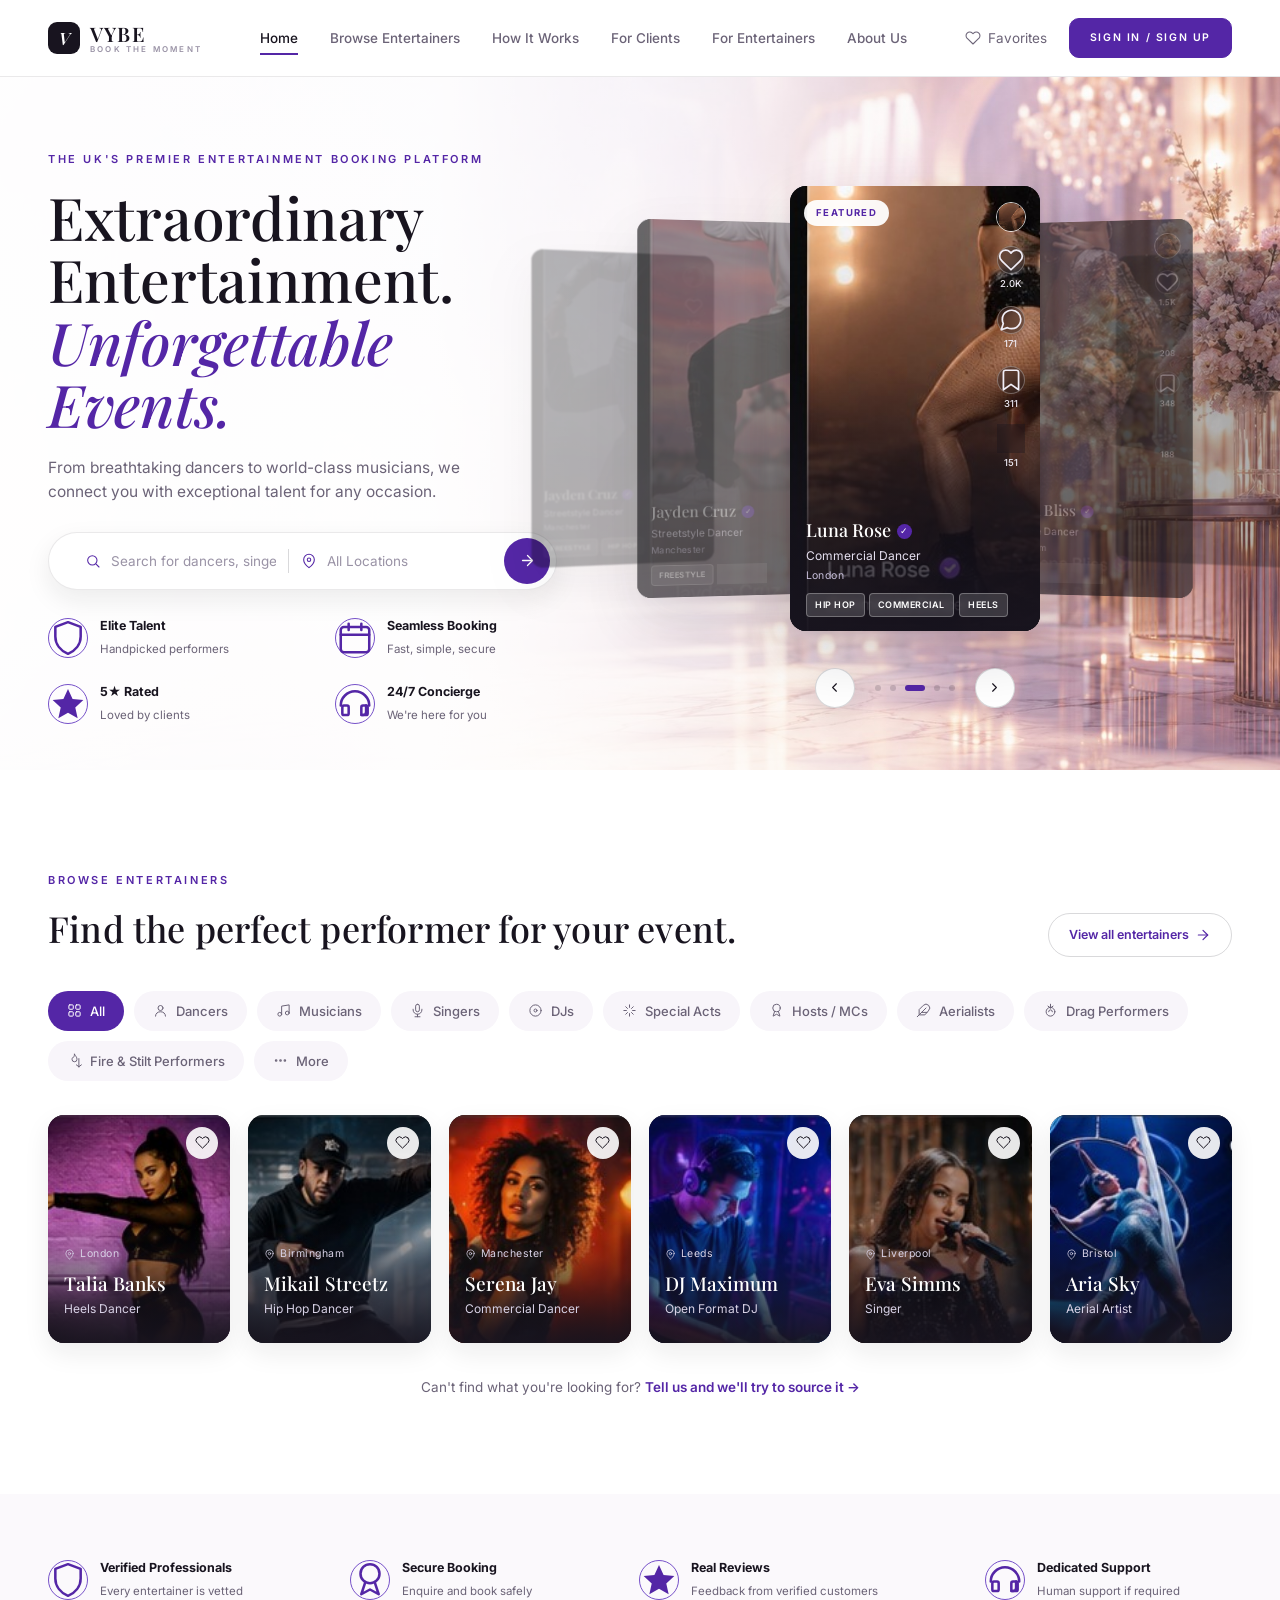
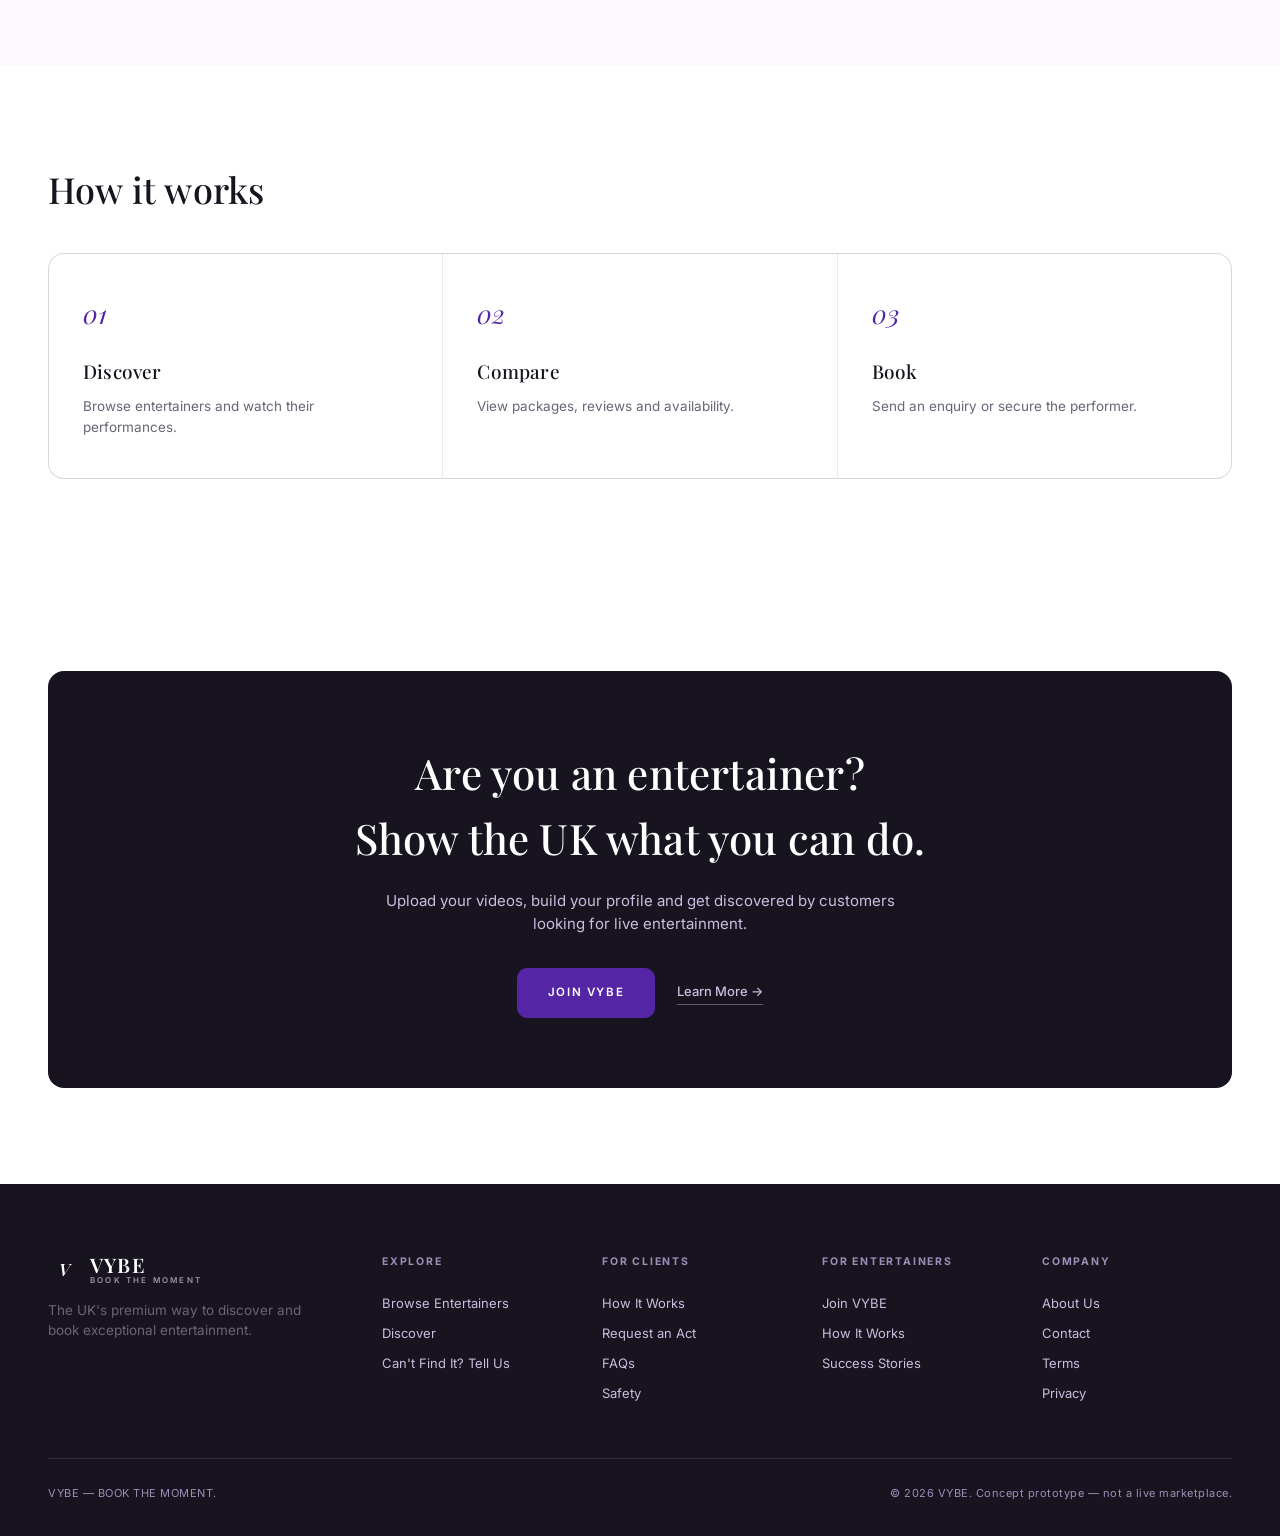
==== index.html @ 3827035c "Add files via upload" ====
<!DOCTYPE html>
<html lang="en">
<head>
<meta charset="UTF-8">
<meta name="viewport" content="width=device-width, initial-scale=1.0">
<title>VYBE — Extraordinary Entertainment. Unforgettable Events.</title>
<link rel="preconnect" href="https://fonts.googleapis.com">
<link href="https://fonts.googleapis.com/css2?family=Playfair+Display:ital,wght@0,500;0,600;0,700;1,500;1,600&family=Inter:wght@400;500;600;700;800&display=swap" rel="stylesheet">
<link rel="stylesheet" href="assets/style.css">
</head>
<body id="top">

<nav class="site-nav">
  <div class="wrap">
    <a href="index.html" class="brand">
      <span class="vmark">V</span>
      <span class="btext"><b>VYBE</b><span>BOOK THE MOMENT</span></span>
    </a>
    <div class="nav-links" id="navLinks">
      <a href="index.html" class="active">Home</a>
      <a href="#browse">Browse Entertainers</a>
      <a href="#how">How It Works</a>
      <a href="discover.html">For Clients</a>
      <a href="about.html#entertainers">For Entertainers</a>
      <a href="about.html">About Us</a>
    </div>
    <div class="nav-actions">
      <a href="favorites.html" class="fav-link">
        <span class="icon"><svg viewBox="0 0 24 24" fill="none" stroke="currentColor" stroke-width="1.6" stroke-linecap="round" stroke-linejoin="round"><path d="M20.8 4.6a5.5 5.5 0 0 0-7.8 0L12 5.6l-1-1a5.5 5.5 0 1 0-7.8 7.8l1 1L12 21l7.8-7.6 1-1a5.5 5.5 0 0 0 0-7.8Z"/></svg></span>
        <span>Favorites</span>
      </a>
      <a href="auth.html" id="authBtn" class="btn btn-grad btn-sm">Sign In / Sign Up</a>
    </div>
    <button class="burger" id="burger">☰</button>
  </div>
</nav>

<header class="hero">
  <div class="wrap hero-grid">
    <div class="hero-copy">
      <span class="eyebrow">The UK's Premier Entertainment Booking Platform</span>
      <h1 style="margin-top:16px;">Extraordinary Entertainment.<span class="grad-text">Unforgettable Events.</span></h1>
      <p class="lede">From breathtaking dancers to world-class musicians, we connect you with exceptional talent for any occasion.</p>

      <div class="search-pill">
        <div class="seg">
          <span class="ic icon"><svg viewBox="0 0 24 24" fill="none" stroke="currentColor" stroke-width="1.6" stroke-linecap="round" stroke-linejoin="round"><circle cx="11" cy="11" r="7"/><line x1="21" y1="21" x2="16.65" y2="16.65"/></svg></span>
          <input type="text" placeholder="Search for dancers, singers, DJs…">
        </div>
        <div class="divider"></div>
        <div class="seg">
          <span class="ic icon"><svg viewBox="0 0 24 24" fill="none" stroke="currentColor" stroke-width="1.6" stroke-linecap="round" stroke-linejoin="round"><path d="M20 10c0 6-8 12-8 12s-8-6-8-12a8 8 0 0 1 16 0Z"/><circle cx="12" cy="10" r="2.6"/></svg></span>
          <input type="text" placeholder="All Locations">
        </div>
        <button class="sbtn" onclick="window.location.href='discover.html'" aria-label="Search">
          <span class="icon"><svg viewBox="0 0 24 24" fill="none" stroke="currentColor" stroke-width="1.8" stroke-linecap="round" stroke-linejoin="round"><line x1="5" y1="12" x2="19" y2="12"/><polyline points="12 5 19 12 12 19"/></svg></span>
        </button>
      </div>

      <div class="trust-row">
        <div class="trust-item">
          <span class="tic icon"><svg viewBox="0 0 24 24" fill="none" stroke="currentColor" stroke-width="1.6" stroke-linecap="round" stroke-linejoin="round"><path d="M12 2 4 5v6c0 5 3.4 9 8 11 4.6-2 8-6 8-11V5Z"/></svg></span>
          <div class="tt"><b>Elite Talent</b><span>Handpicked performers</span></div>
        </div>
        <div class="trust-item">
          <span class="tic icon"><svg viewBox="0 0 24 24" fill="none" stroke="currentColor" stroke-width="1.6" stroke-linecap="round" stroke-linejoin="round"><rect x="3" y="5" width="18" height="16" rx="2"/><line x1="16" y1="3" x2="16" y2="7"/><line x1="8" y1="3" x2="8" y2="7"/><line x1="3" y1="10" x2="21" y2="10"/></svg></span>
          <div class="tt"><b>Seamless Booking</b><span>Fast, simple, secure</span></div>
        </div>
        <div class="trust-item">
          <span class="tic icon"><svg viewBox="0 0 24 24" fill="currentColor" stroke="none"><path d="M12 2.5l2.9 6.3 6.8.7-5.1 4.7 1.5 6.8L12 17.6 5.9 21l1.5-6.8-5.1-4.7 6.8-.7Z"/></svg></span>
          <div class="tt"><b>5★ Rated</b><span>Loved by clients</span></div>
        </div>
        <div class="trust-item">
          <span class="tic icon"><svg viewBox="0 0 24 24" fill="none" stroke="currentColor" stroke-width="1.6" stroke-linecap="round" stroke-linejoin="round"><path d="M3 13a9 9 0 0 1 18 0"/><path d="M19 13v4a2 2 0 0 1-2 2h-1"/><rect x="16" y="13" width="4" height="6" rx="1"/><rect x="4" y="13" width="4" height="6" rx="1"/></svg></span>
          <div class="tt"><b>24/7 Concierge</b><span>We're here for you</span></div>
        </div>
      </div>
    </div>

    <div>
      <div class="carousel-zone">
        <div class="carousel-stage" id="carouselStage"></div>
      </div>
      <div class="carousel-controls">
        <button class="cc-arrow" id="ccPrev" aria-label="Previous"><span class="icon"><svg viewBox="0 0 24 24" fill="none" stroke="currentColor" stroke-width="1.8" stroke-linecap="round" stroke-linejoin="round"><polyline points="15 18 9 12 15 6"/></svg></span></button>
        <div class="cc-dots" id="ccDots"></div>
        <button class="cc-arrow" id="ccNext" aria-label="Next"><span class="icon"><svg viewBox="0 0 24 24" fill="none" stroke="currentColor" stroke-width="1.8" stroke-linecap="round" stroke-linejoin="round"><polyline points="9 18 15 12 9 6"/></svg></span></button>
      </div>
    </div>
  </div>
</header>

<section id="browse">
  <div class="wrap">
    <div class="section-head reveal">
      <div>
        <span class="eyebrow">Browse Entertainers</span>
        <h2 style="margin-top:10px;">Find the perfect performer for your event.</h2>
      </div>
      <a href="discover.html" class="viewall">View all entertainers
        <span class="icon"><svg viewBox="0 0 24 24" fill="none" stroke="currentColor" stroke-width="1.8" stroke-linecap="round" stroke-linejoin="round"><line x1="5" y1="12" x2="19" y2="12"/><polyline points="12 5 19 12 12 19"/></svg></span>
      </a>
    </div>
    <div class="cat-pills reveal" id="catPills">
      <button class="cat-pill active" data-cat="All"><span class="icon"><svg viewBox="0 0 24 24" fill="none" stroke="currentColor" stroke-width="1.6" stroke-linecap="round" stroke-linejoin="round"><rect x="3" y="3" width="7" height="7" rx="1.4"/><rect x="14" y="3" width="7" height="7" rx="1.4"/><rect x="3" y="14" width="7" height="7" rx="1.4"/><rect x="14" y="14" width="7" height="7" rx="1.4"/></svg></span>All</button>
      <button class="cat-pill" data-cat="Dancers"><span class="icon"><svg viewBox="0 0 24 24" fill="none" stroke="currentColor" stroke-width="1.6" stroke-linecap="round" stroke-linejoin="round"><circle cx="12" cy="8" r="4"/><path d="M4 21c0-4.4 3.6-7 8-7s8 2.6 8 7"/></svg></span>Dancers</button>
      <button class="cat-pill" data-cat="Musicians"><span class="icon"><svg viewBox="0 0 24 24" fill="none" stroke="currentColor" stroke-width="1.6" stroke-linecap="round" stroke-linejoin="round"><path d="M9 18V5l12-2v13"/><circle cx="6" cy="18" r="3"/><circle cx="18" cy="16" r="3"/></svg></span>Musicians</button>
      <button class="cat-pill" data-cat="Singers"><span class="icon"><svg viewBox="0 0 24 24" fill="none" stroke="currentColor" stroke-width="1.6" stroke-linecap="round" stroke-linejoin="round"><rect x="9" y="2" width="6" height="12" rx="3"/><path d="M5 10v1a7 7 0 0 0 14 0v-1"/><line x1="12" y1="18" x2="12" y2="22"/><line x1="8" y1="22" x2="16" y2="22"/></svg></span>Singers</button>
      <button class="cat-pill" data-cat="DJs"><span class="icon"><svg viewBox="0 0 24 24" fill="none" stroke="currentColor" stroke-width="1.6" stroke-linecap="round" stroke-linejoin="round"><circle cx="12" cy="12" r="9"/><circle cx="12" cy="12" r="2.4"/></svg></span>DJs</button>
      <button class="cat-pill" data-cat="Special Acts"><span class="icon"><svg viewBox="0 0 24 24" fill="none" stroke="currentColor" stroke-width="1.6" stroke-linecap="round" stroke-linejoin="round"><path d="M12 3v4M12 17v4M3 12h4M17 12h4M6 6l2.8 2.8M15.2 15.2 18 18M18 6l-2.8 2.8M8.8 15.2 6 18"/></svg></span>Special Acts</button>
      <button class="cat-pill" data-cat="Hosts"><span class="icon"><svg viewBox="0 0 24 24" fill="none" stroke="currentColor" stroke-width="1.6" stroke-linecap="round" stroke-linejoin="round"><circle cx="12" cy="8" r="6"/><path d="M9 13.5 6.5 21l5.5-3 5.5 3-2.5-7.5"/></svg></span>Hosts / MCs</button>
      <button class="cat-pill" data-cat="Aerialists"><span class="icon"><svg viewBox="0 0 24 24" fill="none" stroke="currentColor" stroke-width="1.6" stroke-linecap="round" stroke-linejoin="round"><path d="M20.24 12.24a6 6 0 0 0-8.49-8.49L5 10.5V19h8.5z"/><line x1="16" y1="8" x2="2" y2="22"/><line x1="17.5" y1="15" x2="9" y2="15"/></svg></span>Aerialists</button>
      <button class="cat-pill" data-cat="Drag Performers"><span class="icon"><svg viewBox="0 0 24 24" fill="none" stroke="currentColor" stroke-width="1.6" stroke-linecap="round" stroke-linejoin="round"><path d="M12 2v6M8 5l4 3 4-3"/><circle cx="12" cy="14" r="7"/><path d="M9 14a3 3 0 0 1 6 0"/></svg></span>Drag Performers</button>
      <button class="cat-pill" data-cat="Fire &amp; Stilt Performers"><span class="icon"><svg viewBox="0 0 24 24" fill="none" stroke="currentColor" stroke-width="1.6" stroke-linecap="round" stroke-linejoin="round"><path d="M12 2c1.5 3 4 4.5 4 8a4 4 0 0 1-8 0c0-1.2.6-2 1.2-2.8C9.7 8 12 6 12 2Z"/><line x1="19" y1="9" x2="19" y2="22"/><line x1="19" y1="22" x2="15" y2="19"/><line x1="19" y1="22" x2="23" y2="19"/></svg></span>Fire &amp; Stilt Performers</button>
      <button class="cat-pill" data-cat="More"><span class="icon"><svg viewBox="0 0 24 24" fill="none" stroke="currentColor" stroke-width="1.8" stroke-linecap="round" stroke-linejoin="round"><circle cx="5" cy="12" r="1.2"/><circle cx="12" cy="12" r="1.2"/><circle cx="19" cy="12" r="1.2"/></svg></span>More</button>
    </div>
    <div class="ent-grid reveal" id="entGrid"></div>
    <p style="text-align:center;margin-top:34px;font-size:13.5px;color:var(--grey);">
      Can't find what you're looking for? <a href="request.html" style="color:var(--gold);font-weight:600;">Tell us and we'll try to source it →</a>
    </p>
  </div>
</section>

<section style="background:var(--page-2);padding:64px 0;">
  <div class="wrap">
    <div class="trust-row reveal" style="justify-content:space-between;">
      <div class="trust-item">
        <span class="tic icon"><svg viewBox="0 0 24 24" fill="none" stroke="currentColor" stroke-width="1.6" stroke-linecap="round" stroke-linejoin="round"><path d="M12 2 4 5v6c0 5 3.4 9 8 11 4.6-2 8-6 8-11V5Z"/></svg></span>
        <div class="tt"><b>Verified Professionals</b><span>Every entertainer is vetted</span></div>
      </div>
      <div class="trust-item">
        <span class="tic icon"><svg viewBox="0 0 24 24" fill="none" stroke="currentColor" stroke-width="1.6" stroke-linecap="round" stroke-linejoin="round"><circle cx="12" cy="8" r="6"/><path d="M9 13.5 6.5 21l5.5-3 5.5 3-2.5-7.5"/></svg></span>
        <div class="tt"><b>Secure Booking</b><span>Enquire and book safely</span></div>
      </div>
      <div class="trust-item">
        <span class="tic icon"><svg viewBox="0 0 24 24" fill="currentColor" stroke="none"><path d="M12 2.5l2.9 6.3 6.8.7-5.1 4.7 1.5 6.8L12 17.6 5.9 21l1.5-6.8-5.1-4.7 6.8-.7Z"/></svg></span>
        <div class="tt"><b>Real Reviews</b><span>Feedback from verified customers</span></div>
      </div>
      <div class="trust-item">
        <span class="tic icon"><svg viewBox="0 0 24 24" fill="none" stroke="currentColor" stroke-width="1.6" stroke-linecap="round" stroke-linejoin="round"><path d="M3 13a9 9 0 0 1 18 0"/><path d="M19 13v4a2 2 0 0 1-2 2h-1"/><rect x="16" y="13" width="4" height="6" rx="1"/><rect x="4" y="13" width="4" height="6" rx="1"/></svg></span>
        <div class="tt"><b>Dedicated Support</b><span>Human support if required</span></div>
      </div>
    </div>
  </div>
</section>

<section id="how">
  <div class="wrap">
    <div class="section-head reveal" style="margin-bottom:36px;">
      <h2>How it works</h2>
    </div>
    <div class="how-grid reveal">
      <div class="how-card"><div class="n">01</div><h3>Discover</h3><p>Browse entertainers and watch their performances.</p></div>
      <div class="how-card"><div class="n">02</div><h3>Compare</h3><p>View packages, reviews and availability.</p></div>
      <div class="how-card"><div class="n">03</div><h3>Book</h3><p>Send an enquiry or secure the performer.</p></div>
    </div>
  </div>
</section>

<section id="join">
  <div class="wrap">
    <div class="ent-cta reveal">
      <h2>Are you an entertainer?<br>Show the UK what you can do.</h2>
      <p>Upload your videos, build your profile and get discovered by customers looking for live entertainment.</p>
      <div class="ctas">
        <a href="auth.html" class="btn btn-grad">Join VYBE</a>
        <a href="about.html#entertainers" class="learn">Learn More →</a>
      </div>
    </div>
  </div>
</section>

<footer class="site-footer" id="about">
  <div class="wrap">
    <div class="footer-grid">
      <div>
        <div class="brand" style="margin-bottom:14px;">
          <span class="vmark">V</span>
          <span class="btext"><b style="color:#fff;">VYBE</b><span>BOOK THE MOMENT</span></span>
        </div>
        <p style="font-size:13.5px;color:var(--grey);max-width:260px;">The UK's premium way to discover and book exceptional entertainment.</p>
      </div>
      <div>
        <h5>Explore</h5>
        <a href="#browse">Browse Entertainers</a>
        <a href="discover.html">Discover</a>
        <a href="request.html">Can't Find It? Tell Us</a>
      </div>
      <div>
        <h5>For Clients</h5>
        <a href="#how">How It Works</a>
        <a href="request.html">Request an Act</a>
        <a href="#">FAQs</a>
        <a href="#">Safety</a>
      </div>
      <div>
        <h5>For Entertainers</h5>
        <a href="auth.html">Join VYBE</a>
        <a href="about.html#entertainers">How It Works</a>
        <a href="#">Success Stories</a>
      </div>
      <div>
        <h5>Company</h5>
        <a href="about.html">About Us</a>
        <a href="#">Contact</a>
        <a href="#">Terms</a>
        <a href="#">Privacy</a>
      </div>
    </div>
    <div class="footer-bottom">
      <span>VYBE — BOOK THE MOMENT.</span>
      <span>© 2026 VYBE. Concept prototype — not a live marketplace.</span>
    </div>
  </div>
</footer>

<script src="assets/data.js"></script>
<script src="assets/app.js"></script>
<script>
// ---------- Hero carousel ----------
const heroSet = PERFORMERS.slice(0, 5);
const n = heroSet.length;
let activeIndex = heroSet.findIndex(p => p.featured);
if(activeIndex < 0) activeIndex = Math.floor(n/2);

const stage = document.getElementById('carouselStage');
const dotsWrap = document.getElementById('ccDots');

// deterministic-but-varied placeholder engagement stats per performer
function engagement(p){
  const seed = p.id * 37;
  return {
    likes: (1.4 + (seed % 21) / 10).toFixed(1) + 'K',
    comments: 60 + (seed % 240),
    saves: 200 + (seed % 900),
    shares: 40 + (seed % 300),
  };
}

function buildCard(p, i){
  const el = document.createElement('div');
  el.className = 'vcard';
  el.dataset.idx = i;
  const liked = isFavorite(p.slug);
  const eng = engagement(p);
  el.innerHTML = `
    <img src="${p.image}" alt="${p.name}">
    <div class="veil"></div>
    ${p.featured ? '<span class="featured-badge">Featured</span>' : ''}
    <div class="side-icons">
      <div class="avatar"><img src="${p.image}" alt=""></div>
      <div class="sic ${liked ? 'liked' : ''}" data-action="like"><span class="icb">${liked ? ICONS.heartFill : ICONS.heart}</span><span>${eng.likes}</span></div>
      <div class="sic" data-action="comment"><span class="icb">${ICONS.comment}</span><span>${eng.comments}</span></div>
      <div class="sic" data-action="save"><span class="icb">${ICONS.bookmark}</span><span>${eng.saves}</span></div>
      <div class="sic" data-action="share"><span class="icb">${ICONS.share}</span><span>${eng.shares}</span></div>
    </div>
    <div class="vinfo">
      <div class="vname">${p.name} <span class="vb">✓</span></div>
      <div class="vcat">${p.category}</div>
      <div class="vcity">${p.city}</div>
      <div class="vtags">${p.tags.map(t=>`<span>${t}</span>`).join('')}</div>
    </div>
  `;
  el.querySelector('[data-action="like"]').addEventListener('click', (e)=>{
    e.stopPropagation();
    const isLiked = toggleFavorite(p.slug);
    e.currentTarget.classList.toggle('liked', isLiked);
    e.currentTarget.querySelector('.icb').innerHTML = isLiked ? ICONS.heartFill : ICONS.heart;
  });
  el.addEventListener('click', ()=>{
    const offset = getOffset(i);
    if(offset === 0){
      window.location.href = `entertainer.html?slug=${p.slug}`;
    } else {
      activeIndex = i;
      render();
    }
  });
  return el;
}

function getOffset(i){
  const half = Math.floor(n/2);
  let raw = i - activeIndex;
  raw = ((raw + half + n) % n) - half;
  return raw;
}

const positions = {
  0: {x:0, scale:1, rot:0, opacity:1, z:5, blur:0, bright:1},
  1: {x:170, scale:0.84, rot:-10, opacity:.6, z:4, blur:0.5, bright:.5},
  '-1': {x:-170, scale:0.84, rot:10, opacity:.6, z:4, blur:0.5, bright:.5},
  2: {x:290, scale:0.7, rot:-16, opacity:.32, z:3, blur:1, bright:.35},
  '-2': {x:-290, scale:0.7, rot:16, opacity:.32, z:3, blur:1, bright:.35},
};

function render(){
  stage.innerHTML = '';
  heroSet.forEach((p, i)=>{
    const card = buildCard(p, i);
    const offset = getOffset(i);
    const pos = positions[offset] || positions[offset > 0 ? 2 : -2];
    card.style.transform = `translateX(${pos.x}px) scale(${pos.scale}) rotateY(${pos.rot}deg)`;
    card.style.opacity = pos.opacity;
    card.style.zIndex = pos.z;
    card.style.filter = `brightness(${pos.bright}) blur(${pos.blur}px)`;
    stage.appendChild(card);
  });
  dotsWrap.innerHTML = heroSet.map((p,i)=>`<span class="cc-dot ${i===activeIndex?'active':''}" data-i="${i}"></span>`).join('');
  dotsWrap.querySelectorAll('.cc-dot').forEach(d=>{
    d.addEventListener('click', ()=>{ activeIndex = parseInt(d.dataset.i,10); render(); });
  });
}

document.getElementById('ccPrev').addEventListener('click', ()=>{
  activeIndex = (activeIndex - 1 + n) % n;
  render();
});
document.getElementById('ccNext').addEventListener('click', ()=>{
  activeIndex = (activeIndex + 1) % n;
  render();
});

render();

// ---------- Browse Entertainers grid ----------
const gridPerformers = PERFORMERS.slice(5); // Talia, Mikail, Serena Jay, DJ Maximum, Eva, Aria
const catMap = {
  'Dancers': ['Streetstyle Dancer','Commercial Dancer','Burlesque Dancer','Heels Dancer','Hip Hop Dancer','Belly Dancer'],
  'Musicians': [],
  'Singers': ['Singer'],
  'DJs': ['Open Format DJ'],
  'Special Acts': ['Aerial Artist'],
  'Hosts': ['MC & Host'],
  'Aerialists': ['Aerial Artist'],
  'Drag Performers': [],
  'Fire & Stilt Performers': ['Fire Performer','Stilt Walker'],
};
const entGrid = document.getElementById('entGrid');

function cardHtml(p){
  const liked = isFavorite(p.slug);
  return `<a href="entertainer.html?slug=${p.slug}" class="ent-card">
    <img src="${p.image}" alt="${p.name}">
    <div class="veil"></div>
    <button class="fav-btn ${liked?'active':''}" data-slug="${p.slug}" onclick="event.preventDefault();event.stopPropagation();const l=toggleFavorite('${p.slug}');this.classList.toggle('active',l);this.querySelector('.icon').innerHTML=l?ICONS.heartFill:ICONS.heart;"><span class="icon">${liked ? ICONS.heartFill : ICONS.heart}</span></button>
    <div class="ecinfo">
      <div class="eloc"><span class="icon">${ICONS.pin}</span>${p.city}</div>
      <div class="ename">${p.name}</div>
      <div class="ecat">${p.category}</div>
      <div class="eview">View Profile <span class="icon">${ICONS.arrow}</span></div>
    </div>
  </a>`;
}

const allUnique = PERFORMERS.filter(p => p.slug !== 'jayden-cruz-encore');

function renderGrid(cat){
  const filtered = cat === 'All' ? gridPerformers : allUnique.filter(p => (catMap[cat]||[]).includes(p.category));
  entGrid.innerHTML = filtered.slice(0,6).map(cardHtml).join('') ||
    `<p style="color:var(--grey);font-size:14px;grid-column:1/-1;">No entertainers listed in this category yet — <a href="request.html" style="color:var(--gold);font-weight:600;">tell us what you need</a> and we'll help source it, or <a href="auth.html" style="color:var(--gold);font-weight:600;">join as an entertainer</a> if this is your act.</p>`;
}

document.querySelectorAll('#catPills .cat-pill').forEach(btn=>{
  btn.addEventListener('click', ()=>{
    document.querySelectorAll('#catPills .cat-pill').forEach(b=>b.classList.remove('active'));
    btn.classList.add('active');
    renderGrid(btn.dataset.cat);
  });
});

renderGrid('All');
</script>
</body>
</html>
---- assets/style.css ----
:root{
  --page:#FFFFFF;
  --page-2:#FBF9FC;
  --page-3:#F8F5FA;
  --surface:#FFFFFF;
  --nav:#18141F;
  --ink:#18141F;
  --ink-2:#211A29;
  --grey:#6B6377;
  --grey-dim:#9A93A6;
  --gold:#5426A6;
  --gold-deep:#3E1C80;
  --gold-line:#7651C9;
  --lavender:#EEE8F8;
  --blush:#F5E6EC;
  --neutral:#F5F0EC;
  --line:rgba(24,20,31,0.09);
  --line-strong:rgba(24,20,31,0.16);
  --shadow-card:0 10px 26px rgba(24,20,31,.08);
  --shadow-lg:0 26px 60px rgba(24,20,31,.14);
  --radius:16px;
  --radius-sm:10px;
  --maxw:1560px;
  --serif:'Playfair Display', 'Times New Roman', serif;

  /* legacy aliases kept so nothing referencing older names breaks */
  --bg:var(--page);
  --bg-2:var(--page-2);
  --bg-3:var(--surface);
  --panel:var(--surface);
  --panel-2:var(--surface);
  --white:var(--ink);
  --purple:var(--gold);
  --purple-2:var(--gold-deep);
  --pink:var(--gold);
  --pink-2:var(--gold-deep);
  --grad:var(--gold);
}
*{box-sizing:border-box;margin:0;padding:0;}
html{scroll-behavior:smooth;}
body{
  font-family:'Inter',sans-serif;
  background:var(--page);
  color:var(--ink);
  line-height:1.55;
  -webkit-font-smoothing:antialiased;
  position:relative;
}
a{text-decoration:none;color:inherit;}
img{max-width:100%;display:block;}
ul{list-style:none;}
button{font-family:inherit;cursor:pointer;border:none;background:none;}
input,select{font-family:inherit;}
.wrap{max-width:var(--maxw);margin:0 auto;padding:0 48px;}
h1,h2,h3,h4{font-family:var(--serif);font-weight:500;letter-spacing:.2px;color:var(--ink);}

.icon{width:16px;height:16px;display:inline-flex;flex-shrink:0;}
.icon svg{width:100%;height:100%;display:block;}

.grad-text{font-style:italic;color:var(--gold);}
.eyebrow{
  font-size:11px;font-weight:600;letter-spacing:2.6px;text-transform:uppercase;color:var(--gold);
}

/* reveal-on-scroll */
.reveal{opacity:0;transform:translateY(26px);transition:opacity .8s cubic-bezier(.16,.7,.2,1), transform .8s cubic-bezier(.16,.7,.2,1);}
.reveal.in-view{opacity:1;transform:translateY(0);}

/* ---------- BUTTONS ---------- */
.btn{
  display:inline-flex;align-items:center;justify-content:center;gap:8px;
  padding:15px 30px;border-radius:var(--radius-sm);font-size:11.5px;font-weight:600;letter-spacing:1.6px;text-transform:uppercase;
  transition:background .25s ease, color .25s ease, border-color .25s ease;
  border:1px solid var(--gold-line);white-space:nowrap;color:var(--gold);background:transparent;
}
.btn-grad{background:var(--gold);color:#fff;border-color:var(--gold);}
.btn-grad:hover{background:var(--gold-deep);border-color:var(--gold-deep);}
.btn-line{border-color:var(--line-strong);color:var(--ink);background:transparent;}
.btn-line:hover{border-color:var(--gold);color:var(--gold);}
.btn-white{background:var(--ink);color:#fff;border-color:var(--ink);}
.btn-white:hover{background:var(--gold-deep);border-color:var(--gold-deep);}
.btn-sm{padding:11px 20px;font-size:10.5px;}
.btn-block{width:100%;}

/* ---------- NAV (white/near-white, per new luxury direction) ---------- */
.site-nav{
  position:sticky;top:0;z-index:300;
  background:#FFFFFF;
  border-bottom:1px solid var(--line);
}
.site-nav .wrap{display:flex;align-items:center;justify-content:space-between;padding:18px 48px;gap:28px;}
.brand{display:flex;align-items:center;gap:10px;}
.brand .vmark{
  width:32px;height:32px;border-radius:9px;background:var(--ink);color:#fff;
  display:flex;align-items:center;justify-content:center;font-family:var(--serif);font-style:italic;font-weight:600;font-size:17px;flex-shrink:0;
}
.brand .btext{display:flex;flex-direction:column;line-height:1.1;}
.brand .btext b{font-family:var(--serif);font-size:20px;font-weight:600;letter-spacing:1.2px;color:var(--ink);}
.brand .btext span{font-size:8px;letter-spacing:2.2px;color:var(--grey-dim);font-weight:600;}
.nav-links{display:flex;align-items:center;gap:32px;}
.nav-links a{position:relative;font-size:13.5px;color:var(--grey);font-weight:500;padding-bottom:22px;margin-bottom:-22px;transition:color .2s ease;}
.nav-links a:hover{color:var(--ink);}
.nav-links a.active{color:var(--ink);}
.nav-links a.active::after{content:"";position:absolute;left:0;right:0;bottom:16px;height:2px;background:var(--gold);}
.nav-actions{display:flex;align-items:center;gap:22px;}
.fav-link{display:flex;align-items:center;gap:7px;font-size:13.5px;color:var(--grey);}
.fav-link .icon{color:var(--grey);}
.fav-link:hover{color:var(--ink);}
.fav-link:hover .icon{color:var(--gold);}
.burger{display:none;background:none;border:none;color:var(--ink);font-size:22px;}

@media (max-width:960px){
  .nav-links{position:fixed;top:70px;left:0;right:0;background:#fff;flex-direction:column;align-items:flex-start;
    padding:24px 48px;gap:20px;transform:translateY(-140%);transition:transform .3s ease;border-bottom:1px solid var(--line);z-index:250;box-shadow:var(--shadow-card);}
  .nav-links.show{transform:translateY(0);}
  .burger{display:block;}
  .fav-link span{display:none;}
}

/* ---------- HERO ---------- */
.hero{
  position:relative;overflow:hidden;padding:68px 0 44px;
  background:
    linear-gradient(92deg, rgba(255,255,255,.98) 0%, rgba(255,255,255,.94) 34%, rgba(255,255,255,.6) 56%, rgba(255,255,255,.1) 74%),
    url('hero.jpg') center 38%/cover no-repeat,
    var(--page-2);
}
.hero-grid{display:grid;grid-template-columns:43% 57%;gap:20px;align-items:center;}
.hero-copy h1{
  font-family:var(--serif);font-size:clamp(38px,4.6vw,60px);font-weight:500;line-height:1.06;letter-spacing:-.3px;margin-bottom:20px;color:var(--ink);
}
.hero-copy h1 span{display:block;}
.hero-copy p.lede{font-size:15.5px;color:var(--grey);max-width:440px;margin-bottom:28px;font-weight:400;}

/* search bar — bright pill, icon + input segments, purple round CTA */
.search-pill{
  display:flex;align-items:center;background:#fff;border:1px solid var(--line);border-radius:100px;
  padding:6px 6px 6px 24px;gap:0;max-width:560px;margin-bottom:26px;box-shadow:var(--shadow-card);height:58px;
}
.search-pill .seg{display:flex;align-items:center;gap:10px;flex:1;min-width:0;padding:0 12px;}
.search-pill .seg .ic{color:var(--gold);flex-shrink:0;}
.search-pill input{background:none;border:none;outline:none;color:var(--ink);font-size:13.5px;width:100%;font-weight:500;}
.search-pill input::placeholder{color:var(--grey-dim);font-weight:400;}
.search-pill .divider{width:1px;height:24px;background:var(--line-strong);flex-shrink:0;}
.search-pill .sbtn{
  width:46px;height:46px;border-radius:50%;background:var(--gold);border:none;color:#fff;
  display:flex;align-items:center;justify-content:center;flex-shrink:0;transition:background .2s ease;
}
.search-pill .sbtn .icon{width:17px;height:17px;color:#fff;}
.search-pill .sbtn:hover{background:var(--gold-deep);}
@media (max-width:680px){.search-pill{flex-wrap:wrap;height:auto;padding:14px;border-radius:22px;}.search-pill .divider{display:none;}.search-pill .seg{padding:8px 4px;}.search-pill .sbtn{width:100%;border-radius:12px;margin-top:6px;}}

/* trust row — thin-line purple icon circles */
.trust-row{display:flex;gap:0;flex-wrap:wrap;}
.trust-item{display:flex;align-items:center;gap:12px;padding-right:26px;margin-right:26px;}
.hero-copy .trust-row{display:grid;grid-template-columns:repeat(2,auto);gap:22px 46px;}
.hero-copy .trust-item{padding-right:0;margin-right:0;}
.trust-item .tic{
  display:flex;width:40px;height:40px;border-radius:50%;border:1px solid var(--gold-line);color:var(--gold);
  align-items:center;justify-content:center;flex-shrink:0;
}
.trust-item .tic .icon{width:17px;height:17px;}
.trust-item .tt b{display:block;font-size:12.5px;font-weight:700;color:var(--ink);}
.trust-item .tt span{font-size:11.5px;color:var(--grey);}

/* ---------- HERO CAROUSEL ---------- */
.carousel-zone{position:relative;height:490px;perspective:1400px;}
.carousel-stage{
  position:relative;width:100%;height:100%;display:flex;align-items:center;justify-content:center;
  transform-style:preserve-3d;
}
.vcard{
  position:absolute;top:50%;left:50%;margin:-222.5px 0 0 -125px;
  width:250px;height:445px;border-radius:var(--radius);overflow:hidden;
  background:var(--ink);cursor:pointer;
  transition:transform .6s cubic-bezier(.16,.7,.2,1), opacity .6s ease, filter .6s ease, z-index 0s;
  box-shadow:var(--shadow-lg);
}
.vcard img{position:absolute;inset:0;width:100%;height:100%;object-fit:cover;filter:saturate(.96) contrast(1.02);}
.vcard .veil{position:absolute;inset:0;background:linear-gradient(180deg,rgba(24,20,31,0) 40%,rgba(24,20,31,.55) 68%,rgba(24,20,31,.94) 100%);}
.vcard .featured-badge{
  position:absolute;top:14px;left:14px;background:rgba(255,255,255,.94);
  padding:6px 12px;border-radius:20px;font-size:9.5px;letter-spacing:1.4px;text-transform:uppercase;font-weight:700;color:var(--gold);z-index:3;
}
.vcard .side-icons{position:absolute;top:16px;right:14px;display:flex;flex-direction:column;align-items:center;gap:14px;z-index:3;}
.vcard .side-icons .avatar{
  width:30px;height:30px;border-radius:50%;overflow:hidden;border:1.5px solid rgba(255,255,255,0.85);
}
.vcard .side-icons .avatar img{position:static;width:100%;height:100%;object-fit:cover;}
.vcard .sic{display:flex;flex-direction:column;align-items:center;gap:3px;color:#fff;transition:transform .15s ease;}
.vcard .sic .icb{
  width:28px;height:28px;border-radius:50%;background:rgba(24,20,31,.35);border:1px solid rgba(255,255,255,.3);backdrop-filter:blur(4px);
  display:flex;align-items:center;justify-content:center;
}
.vcard .sic .icb .icon{width:14px;height:14px;}
.vcard .sic span{font-size:9.5px;font-weight:500;color:#f1eef7;}
.vcard .sic.liked .icb{background:var(--gold);border-color:var(--gold);}
.vcard .sic:hover{transform:scale(1.06);}
.vcard .vinfo{position:absolute;left:16px;right:16px;bottom:14px;z-index:3;}
.vcard .vinfo .vname{display:flex;align-items:center;gap:6px;font-family:var(--serif);font-size:18px;font-weight:500;margin-bottom:2px;color:#fff;}
.vcard .vinfo .vname .vb{
  width:15px;height:15px;border-radius:50%;background:var(--gold);color:#fff;display:flex;align-items:center;justify-content:center;font-size:9px;flex-shrink:0;
}
.vcard .vinfo .vcat{font-size:12px;color:#e6e0f0;margin-bottom:2px;}
.vcard .vinfo .vcity{font-size:10.5px;letter-spacing:.4px;color:#c9c0dc;margin-bottom:9px;}
.vcard .vtags{display:flex;gap:5px;flex-wrap:wrap;}
.vcard .vtags span{
  font-size:9px;letter-spacing:.5px;text-transform:uppercase;border-radius:4px;padding:4px 8px;color:#fff;
  background:rgba(255,255,255,.16);border:1px solid rgba(255,255,255,.28);font-weight:600;backdrop-filter:blur(3px);
}
.carousel-controls{display:flex;align-items:center;justify-content:center;gap:20px;margin-top:14px;}
.cc-arrow{
  width:40px;height:40px;border-radius:50%;border:1px solid var(--line-strong);background:var(--surface);color:var(--ink);
  display:flex;align-items:center;justify-content:center;transition:border-color .2s ease, color .2s ease;box-shadow:var(--shadow-card);
}
.cc-arrow .icon{width:15px;height:15px;}
.cc-arrow:hover{border-color:var(--gold);color:var(--gold);}
.cc-dots{display:flex;gap:9px;}
.cc-dot{width:6px;height:6px;border-radius:50%;background:var(--line-strong);transition:all .25s ease;}
.cc-dot.active{background:var(--gold);width:20px;border-radius:3px;}

@media (max-width:1180px){
  .hero{background:linear-gradient(180deg, rgba(255,255,255,.98) 0%, rgba(255,255,255,.9) 55%, rgba(255,255,255,.55) 100%), url('hero.jpg') center 30%/cover no-repeat, var(--page-2);}
  .hero-grid{grid-template-columns:1fr;}
  .carousel-zone{height:490px;margin-top:20px;}
}
@media (max-width:600px){
  .carousel-zone{height:410px;}
  .vcard{width:210px;height:374px;margin:-187px 0 0 -105px;}
}

/* ---------- SECTION GENERIC ---------- */
section{padding:96px 0;}
.section-head{display:flex;justify-content:space-between;align-items:flex-end;margin-bottom:34px;flex-wrap:wrap;gap:14px;}
.section-head h2{font-family:var(--serif);font-size:clamp(26px,3vw,36px);font-weight:500;}
.section-head .viewall{display:inline-flex;align-items:center;gap:6px;font-size:12.5px;font-weight:600;color:var(--gold);border:1px solid var(--line-strong);padding:11px 20px;border-radius:100px;transition:all .2s ease;}
.section-head .viewall:hover{border-color:var(--gold);background:var(--lavender);}

/* category pills — icon + label, selected = purple fill */
.cat-pills{display:flex;gap:10px;flex-wrap:wrap;margin-bottom:34px;}
.cat-pill{
  display:inline-flex;align-items:center;gap:8px;padding:11px 18px;font-size:13px;font-weight:500;border-radius:100px;
  background:var(--page-3);color:var(--grey);transition:all .2s ease;border:1px solid transparent;
}
.cat-pill .icon{width:15px;height:15px;}
.cat-pill.active{background:var(--gold);color:#fff;}
.cat-pill:not(.active):hover{background:var(--lavender);color:var(--ink);}
@media (max-width:900px){.cat-pills{flex-wrap:nowrap;overflow-x:auto;padding-bottom:6px;scrollbar-width:none;}.cat-pills::-webkit-scrollbar{display:none;}.cat-pill{flex-shrink:0;}}

/* entertainer card — photo-fill, overlay info, bottom gradient (Airbnb/Reels hybrid) */
.ent-grid{display:grid;grid-template-columns:repeat(6,1fr);gap:18px;}
.ent-card{
  position:relative;border-radius:var(--radius);overflow:hidden;background:var(--ink);
  transition:transform .3s ease, box-shadow .3s ease;box-shadow:var(--shadow-card);display:block;aspect-ratio:4/5;
}
.ent-card:hover{transform:translateY(-4px);box-shadow:var(--shadow-lg);}
.ent-card img{position:absolute;inset:0;width:100%;height:100%;object-fit:cover;transition:transform .6s ease;filter:saturate(.96);}
.ent-card:hover img{transform:scale(1.05);}
.ent-card .veil{position:absolute;inset:0;background:linear-gradient(180deg,rgba(24,20,31,0) 46%,rgba(24,20,31,.42) 68%,rgba(24,20,31,.92) 100%);}
.ent-card .fav-btn{
  position:absolute;top:12px;right:12px;width:32px;height:32px;border-radius:50%;background:rgba(255,255,255,.9);border:none;
  display:flex;align-items:center;justify-content:center;color:var(--ink);z-index:2;transition:transform .15s ease;
}
.ent-card .fav-btn .icon{width:15px;height:15px;}
.ent-card .fav-btn.active{color:var(--gold);}
.ent-card .fav-btn.active .icon svg{fill:currentColor;}
.ent-card .fav-btn:active{transform:scale(1.2);}
.ecinfo{position:absolute;left:16px;right:16px;bottom:14px;z-index:2;color:#fff;}
.ecinfo .eloc{display:flex;align-items:center;gap:5px;font-size:10.5px;letter-spacing:.5px;color:#d8d2e6;margin-bottom:6px;}
.ecinfo .eloc .icon{width:11px;height:11px;}
.ecinfo .ename{font-family:var(--serif);font-size:19px;font-weight:500;margin-bottom:2px;}
.ecinfo .ecat{font-size:12px;color:#d8d2e6;}
.ecinfo .eview{
  display:flex;align-items:center;gap:5px;font-size:11px;font-weight:600;color:#fff;margin-top:10px;
  max-height:0;opacity:0;overflow:hidden;transition:max-height .3s ease, opacity .3s ease;
}
.ecinfo .eview .icon{width:11px;height:11px;}
.ent-card:hover .eview{max-height:20px;opacity:1;}
@media (max-width:1180px){.ent-grid{grid-template-columns:repeat(3,1fr);}}
@media (max-width:640px){.ent-grid{grid-template-columns:repeat(2,1fr);}}

/* ---------- HOW IT WORKS ---------- */
.how-grid{display:grid;grid-template-columns:repeat(3,1fr);gap:1px;background:var(--line);border:1px solid var(--line);border-radius:var(--radius);overflow:hidden;}
.how-card{padding:40px 34px;background:var(--surface);}
.how-card .n{font-family:var(--serif);font-style:italic;font-size:26px;color:var(--gold);margin-bottom:22px;}
.how-card h3{font-size:19px;margin-bottom:10px;}
.how-card p{font-size:13.5px;color:var(--grey);}
@media (max-width:860px){.how-grid{grid-template-columns:1fr;}}

/* ---------- ENTERTAINER CTA ---------- */
.ent-cta{
  padding:70px 56px;text-align:center;position:relative;overflow:hidden;
  background:var(--ink);border-radius:var(--radius);
}
.ent-cta h2{font-family:var(--serif);font-size:clamp(28px,3.6vw,42px);font-weight:500;margin-bottom:18px;color:#fff;}
.ent-cta p{color:#cabfe0;max-width:520px;margin:0 auto 32px;font-size:15px;}
.ent-cta .ctas{display:flex;gap:22px;justify-content:center;flex-wrap:wrap;align-items:center;}
.ent-cta .learn{font-size:13px;font-weight:500;color:#cabfe0;border-bottom:1px solid rgba(255,255,255,.3);padding-bottom:3px;}
.ent-cta .learn:hover{color:#fff;border-color:#fff;}

/* ---------- FOOTER ---------- */
footer.site-footer{background:var(--ink);padding:70px 0 34px;}
.footer-grid{display:grid;grid-template-columns:1.6fr repeat(4,1fr);gap:30px;margin-bottom:50px;}
.footer-grid h5{font-size:10.5px;letter-spacing:1.8px;text-transform:uppercase;color:#9b8fb8;margin-bottom:18px;}
.footer-grid a{display:block;font-size:13px;color:#c7bedd;padding:5px 0;transition:color .2s ease;}
.footer-grid a:hover{color:#fff;}
.footer-grid p{color:#a99fc2;}
.footer-bottom{display:flex;justify-content:space-between;flex-wrap:wrap;gap:12px;padding-top:26px;border-top:1px solid rgba(255,255,255,.1);font-size:11px;letter-spacing:.5px;color:#9b8fb8;}
@media (max-width:900px){.footer-grid{grid-template-columns:1fr 1fr;}}

/* ---------- PROFILE PAGE ---------- */
.profile-hero{position:relative;padding:48px 0;background:var(--page);}
.showreel-wrap{position:relative;border-radius:var(--radius);overflow:hidden;aspect-ratio:21/9;background:var(--ink);box-shadow:var(--shadow-lg);}
.showreel-wrap img{position:absolute;inset:0;width:100%;height:100%;object-fit:cover;object-position:top center;filter:saturate(.92);}
.showreel-wrap .veil{position:absolute;inset:0;background:linear-gradient(180deg,rgba(24,20,31,.05),rgba(24,20,31,.85));}
.showreel-wrap .playbig{
  position:absolute;top:50%;left:50%;transform:translate(-50%,-50%);width:76px;height:76px;border-radius:50%;
  border:2px solid rgba(255,255,255,.85);display:flex;align-items:center;justify-content:center;color:#fff;z-index:2;
}
.showreel-wrap .playbig .icon{width:22px;height:22px;margin-left:3px;}
.profile-topinfo{position:absolute;left:40px;bottom:30px;z-index:2;}
.profile-topinfo .pname{display:flex;align-items:center;gap:10px;font-family:var(--serif);font-size:clamp(26px,3vw,38px);font-weight:500;margin-bottom:6px;color:#fff;}
.profile-topinfo .pname .vb{width:19px;height:19px;border-radius:50%;background:var(--gold);color:#fff;display:flex;align-items:center;justify-content:center;font-size:10px;}
.profile-topinfo .pmeta{font-size:13px;letter-spacing:.4px;color:#e6e0f0;}
.profile-body{display:grid;grid-template-columns:1fr 340px;gap:56px;padding-top:48px;align-items:start;background:var(--page);}
.ptags{display:flex;gap:9px;flex-wrap:wrap;margin-bottom:40px;}
.ptag{border:1px solid var(--line-strong);border-radius:100px;padding:8px 16px;font-size:12px;color:var(--grey);background:var(--surface);}
.psection{margin-bottom:46px;}
.psection h3{font-size:11px;letter-spacing:2px;text-transform:uppercase;color:var(--gold);margin-bottom:16px;}
.psection p{color:var(--grey);font-size:15px;max-width:600px;font-weight:400;}
.gallery-grid{display:grid;grid-template-columns:repeat(4,1fr);gap:10px;}
.gallery-grid div{aspect-ratio:3/4;border-radius:var(--radius-sm);background:var(--surface);overflow:hidden;box-shadow:var(--shadow-card);}
.gallery-grid img{width:100%;height:100%;object-fit:cover;filter:saturate(.92);}
.avail-grid{display:grid;grid-template-columns:1fr 1fr;gap:10px;}
.avail-grid li{font-size:14px;color:var(--grey);}
.avail-grid li::before{content:"— ";color:var(--gold);font-weight:700;}
.review-card{padding:24px;border-radius:var(--radius);background:var(--page-2);box-shadow:var(--shadow-card);margin-bottom:12px;}
.review-card .stars{color:var(--gold);font-size:12px;margin-bottom:10px;letter-spacing:2px;}
.review-card p{font-family:var(--serif);font-style:italic;font-size:15.5px;color:var(--ink);margin-bottom:10px;line-height:1.5;}
.review-card .who{font-size:10.5px;letter-spacing:1px;text-transform:uppercase;color:var(--grey-dim);}
.faq-item{border-bottom:1px solid var(--line);padding:18px 0;cursor:pointer;}
.faq-item .q{display:flex;justify-content:space-between;font-size:14.5px;font-weight:500;color:var(--ink);}
.faq-item .a{font-size:13.5px;color:var(--grey);margin-top:12px;max-width:520px;display:none;}
.faq-item.open .a{display:block;}

.booking-panel{
  position:sticky;top:100px;border-radius:var(--radius);background:var(--surface);padding:30px;box-shadow:var(--shadow-lg);border:1px solid var(--line);
}
.booking-panel .bp-name{font-family:var(--serif);font-size:20px;font-weight:500;margin-bottom:2px;}
.booking-panel .bp-cat{font-size:12.5px;color:var(--grey);margin-bottom:12px;}
.booking-panel .bp-stars{font-size:12px;letter-spacing:1px;color:var(--gold);margin-bottom:16px;}
.booking-panel .bp-price-label{font-size:10.5px;text-transform:uppercase;letter-spacing:1.4px;color:var(--grey-dim);}
.booking-panel .bp-price{font-family:var(--serif);font-size:32px;font-weight:500;margin-bottom:22px;}
.bform-row{margin-bottom:13px;}
.bform-row label{display:block;font-size:10px;text-transform:uppercase;letter-spacing:1.2px;color:var(--grey-dim);margin-bottom:6px;}
.bform-row input,.bform-row select{
  width:100%;background:var(--page-2);border:1px solid var(--line-strong);border-radius:var(--radius-sm);padding:12px 13px;color:var(--ink);font-size:13.5px;outline:none;
}
.bform-row input:focus,.bform-row select:focus{border-color:var(--gold);}
.booking-panel .note{font-size:11px;letter-spacing:.4px;color:var(--grey-dim);text-align:center;margin-top:14px;}
.confirm-box{text-align:center;padding:10px 0;}
.confirm-box .ic{font-family:var(--serif);font-style:italic;font-size:30px;margin-bottom:12px;color:var(--gold);}
.confirm-box h4{margin-bottom:8px;font-family:var(--serif);font-weight:500;}
.confirm-box p{font-size:13px;color:var(--grey);}

@media (max-width:980px){.profile-body{grid-template-columns:1fr;}.booking-panel{position:static;}}

/* ---------- DISCOVER PAGE (kept cinematic/dark — full-screen video mode) ---------- */
.discover-shell{height:100vh;overflow:hidden;position:relative;background:#000;}
.discover-filters{
  position:absolute;top:20px;left:0;right:0;z-index:50;display:flex;gap:10px;justify-content:center;flex-wrap:wrap;padding:0 20px;
}
.discover-filters select{
  background:rgba(24,20,31,.6);backdrop-filter:blur(8px);border:1px solid rgba(255,255,255,.2);color:#fff;border-radius:var(--radius-sm);
  padding:9px 14px;font-size:11.5px;letter-spacing:.4px;
}
.dstage{height:100%;width:100%;position:relative;}
.dslide{position:absolute;inset:0;opacity:0;transition:opacity .5s ease;pointer-events:none;}
.dslide.active{opacity:1;pointer-events:auto;}
.dslide img{width:100%;height:100%;object-fit:cover;filter:saturate(.9);}
.dslide .veil{position:absolute;inset:0;background:linear-gradient(180deg,rgba(0,0,0,.15) 0%,rgba(0,0,0,.2) 45%,rgba(0,0,0,.92) 100%);}
.dslide .dinfo{position:absolute;left:5%;bottom:110px;right:100px;color:#fff;z-index:2;}
.dslide .dname{display:flex;align-items:center;gap:8px;font-family:var(--serif);font-size:26px;font-weight:500;margin-bottom:8px;}
.dslide .dcat{font-size:13px;color:#e0d8ee;margin-bottom:16px;}
.dslide .dctas{display:flex;gap:12px;flex-wrap:wrap;}
.dside{position:absolute;right:20px;bottom:130px;display:flex;flex-direction:column;gap:22px;align-items:center;z-index:2;color:#fff;}
.dside .dic{width:42px;height:42px;border-radius:50%;background:rgba(255,255,255,.1);border:1px solid rgba(255,255,255,.22);backdrop-filter:blur(6px);display:flex;align-items:center;justify-content:center;}
.dside .dic .icon{width:17px;height:17px;}
.dside span{font-size:10px;font-weight:500;}
.dnav{position:absolute;right:20px;top:50%;transform:translateY(-50%);display:flex;flex-direction:column;gap:14px;z-index:50;}
.dnav button{width:38px;height:38px;border-radius:50%;background:rgba(255,255,255,.08);border:1px solid rgba(255,255,255,.2);color:#fff;display:flex;align-items:center;justify-content:center;}
.dnav button .icon{width:14px;height:14px;}
.dprogress{position:absolute;left:0;top:0;display:flex;gap:4px;padding:12px 20px;width:100%;z-index:50;}
.dprogress div{flex:1;height:2px;background:rgba(255,255,255,.25);}
.dprogress div.done{background:var(--gold);}

/* ---------- AUTH PAGE ---------- */
.auth-shell{background:var(--page-2);min-height:calc(100vh - 70px);padding:64px 0;}
.auth-card{max-width:520px;margin:0 auto;background:var(--surface);border-radius:var(--radius);box-shadow:var(--shadow-lg);padding:44px 44px 36px;border:1px solid var(--line);}
.auth-card h1{font-size:clamp(24px,3vw,30px);text-align:center;margin-bottom:8px;}
.auth-card .sub{text-align:center;color:var(--grey);font-size:13.5px;margin-bottom:28px;}
.mode-toggle{display:flex;background:var(--page-3);border-radius:100px;padding:4px;margin-bottom:26px;}
.mode-toggle button{flex:1;padding:11px;border-radius:100px;font-size:12.5px;font-weight:600;color:var(--grey);transition:all .2s ease;}
.mode-toggle button.active{background:var(--ink);color:#fff;}
.role-tabs{display:flex;gap:10px;margin-bottom:24px;}
.role-tab{
  flex:1;display:flex;flex-direction:column;align-items:flex-start;gap:8px;padding:16px;border-radius:var(--radius-sm);
  border:1.5px solid var(--line-strong);background:var(--surface);text-align:left;transition:all .2s ease;
}
.role-tab .icon{width:20px;height:20px;color:var(--gold);}
.role-tab b{font-size:13px;color:var(--ink);}
.role-tab span{font-size:11px;color:var(--grey);}
.role-tab.active{border-color:var(--gold);background:var(--lavender);}
.auth-form{display:flex;flex-direction:column;gap:14px;}
.auth-form.hidden{display:none;}
.afield label{display:block;font-size:11px;text-transform:uppercase;letter-spacing:1px;color:var(--grey-dim);margin-bottom:6px;font-weight:600;}
.afield input,.afield select,.afield textarea{
  width:100%;background:var(--page-2);border:1px solid var(--line-strong);border-radius:var(--radius-sm);padding:13px 14px;color:var(--ink);font-size:13.5px;outline:none;font-family:inherit;
}
.afield input:focus,.afield select:focus,.afield textarea:focus{border-color:var(--gold);background:#fff;}
.afield textarea{resize:vertical;min-height:90px;}
.aterms{display:flex;align-items:flex-start;gap:9px;font-size:12px;color:var(--grey);}
.aterms input{width:15px;height:15px;margin-top:2px;accent-color:var(--gold);}
.auth-form .err{font-size:12px;color:#B23A48;display:none;}
.auth-form .err.show{display:block;}
.auth-switch{text-align:center;font-size:13px;color:var(--grey);margin-top:22px;}
.auth-switch a{color:var(--gold);font-weight:600;}
.auth-confirm{text-align:center;padding:20px 0;}
.auth-confirm .ic{width:52px;height:52px;border-radius:50%;background:var(--lavender);color:var(--gold);display:flex;align-items:center;justify-content:center;margin:0 auto 18px;}
.auth-confirm .ic .icon{width:24px;height:24px;}
.auth-confirm h3{font-size:22px;margin-bottom:8px;}
.auth-confirm p{color:var(--grey);font-size:14px;margin-bottom:22px;max-width:360px;margin-left:auto;margin-right:auto;}
.demo-note{font-size:11px;color:var(--grey-dim);text-align:center;margin-top:18px;background:var(--page-3);padding:10px 14px;border-radius:var(--radius-sm);}

/* ---------- ABOUT PAGE ---------- */
.about-hero{padding:80px 0 50px;background:var(--page-2);}
.about-hero .wrap{display:grid;grid-template-columns:340px 1fr;gap:56px;align-items:center;}
.about-photo{border-radius:var(--radius);overflow:hidden;box-shadow:var(--shadow-lg);aspect-ratio:3/4;}
.about-photo img{width:100%;height:100%;object-fit:cover;}
.about-hero h1{font-size:clamp(30px,4vw,46px);margin-bottom:16px;line-height:1.12;}
.about-hero .role{font-size:13px;color:var(--gold);font-weight:600;letter-spacing:.6px;margin-bottom:18px;}
.about-hero p{color:var(--grey);font-size:15.5px;max-width:540px;}
@media (max-width:820px){.about-hero .wrap{grid-template-columns:1fr;}.about-photo{max-width:280px;margin:0 auto;}}

.about-story{padding:80px 0;}
.about-story .wrap{max-width:820px;}
.about-story h2{font-size:clamp(24px,3vw,32px);margin-bottom:20px;}
.about-story p{color:var(--grey);font-size:15.5px;margin-bottom:18px;line-height:1.7;}
.about-story p:last-child{margin-bottom:0;}

.about-steps{padding:80px 0;background:var(--page-2);}
.about-steps .section-head{margin-bottom:44px;}

/* ---------- REQUEST PAGE ---------- */
.request-hero{padding:76px 0 40px;background:var(--page-2);text-align:center;}
.request-hero h1{font-size:clamp(28px,3.6vw,42px);margin-bottom:14px;}
.request-hero p{color:var(--grey);font-size:15.5px;max-width:560px;margin:0 auto;}
.request-form-wrap{padding:60px 0 90px;}
.request-form{max-width:640px;margin:0 auto;background:var(--surface);border-radius:var(--radius);box-shadow:var(--shadow-lg);padding:40px;border:1px solid var(--line);}
.request-form .row2{display:grid;grid-template-columns:1fr 1fr;gap:14px;}
@media (max-width:640px){.request-form .row2{grid-template-columns:1fr;}.request-form{padding:26px;}}
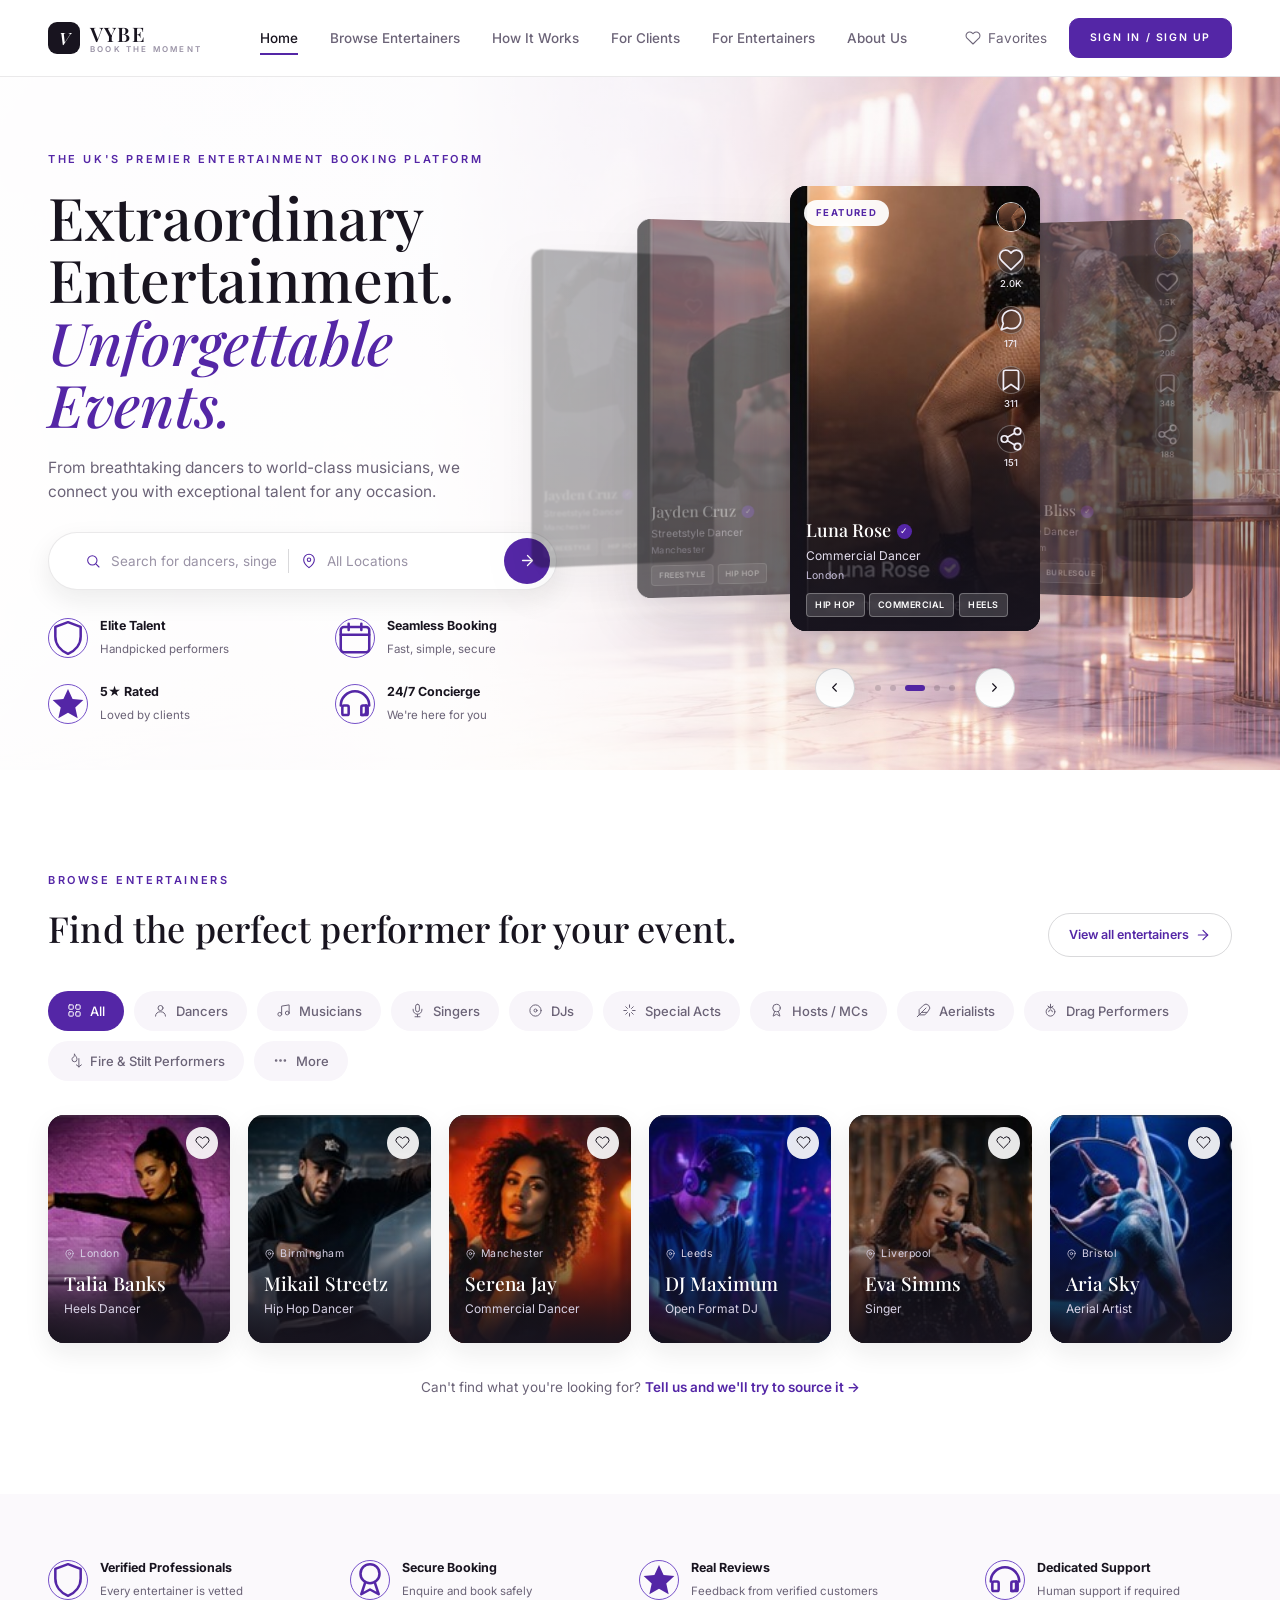
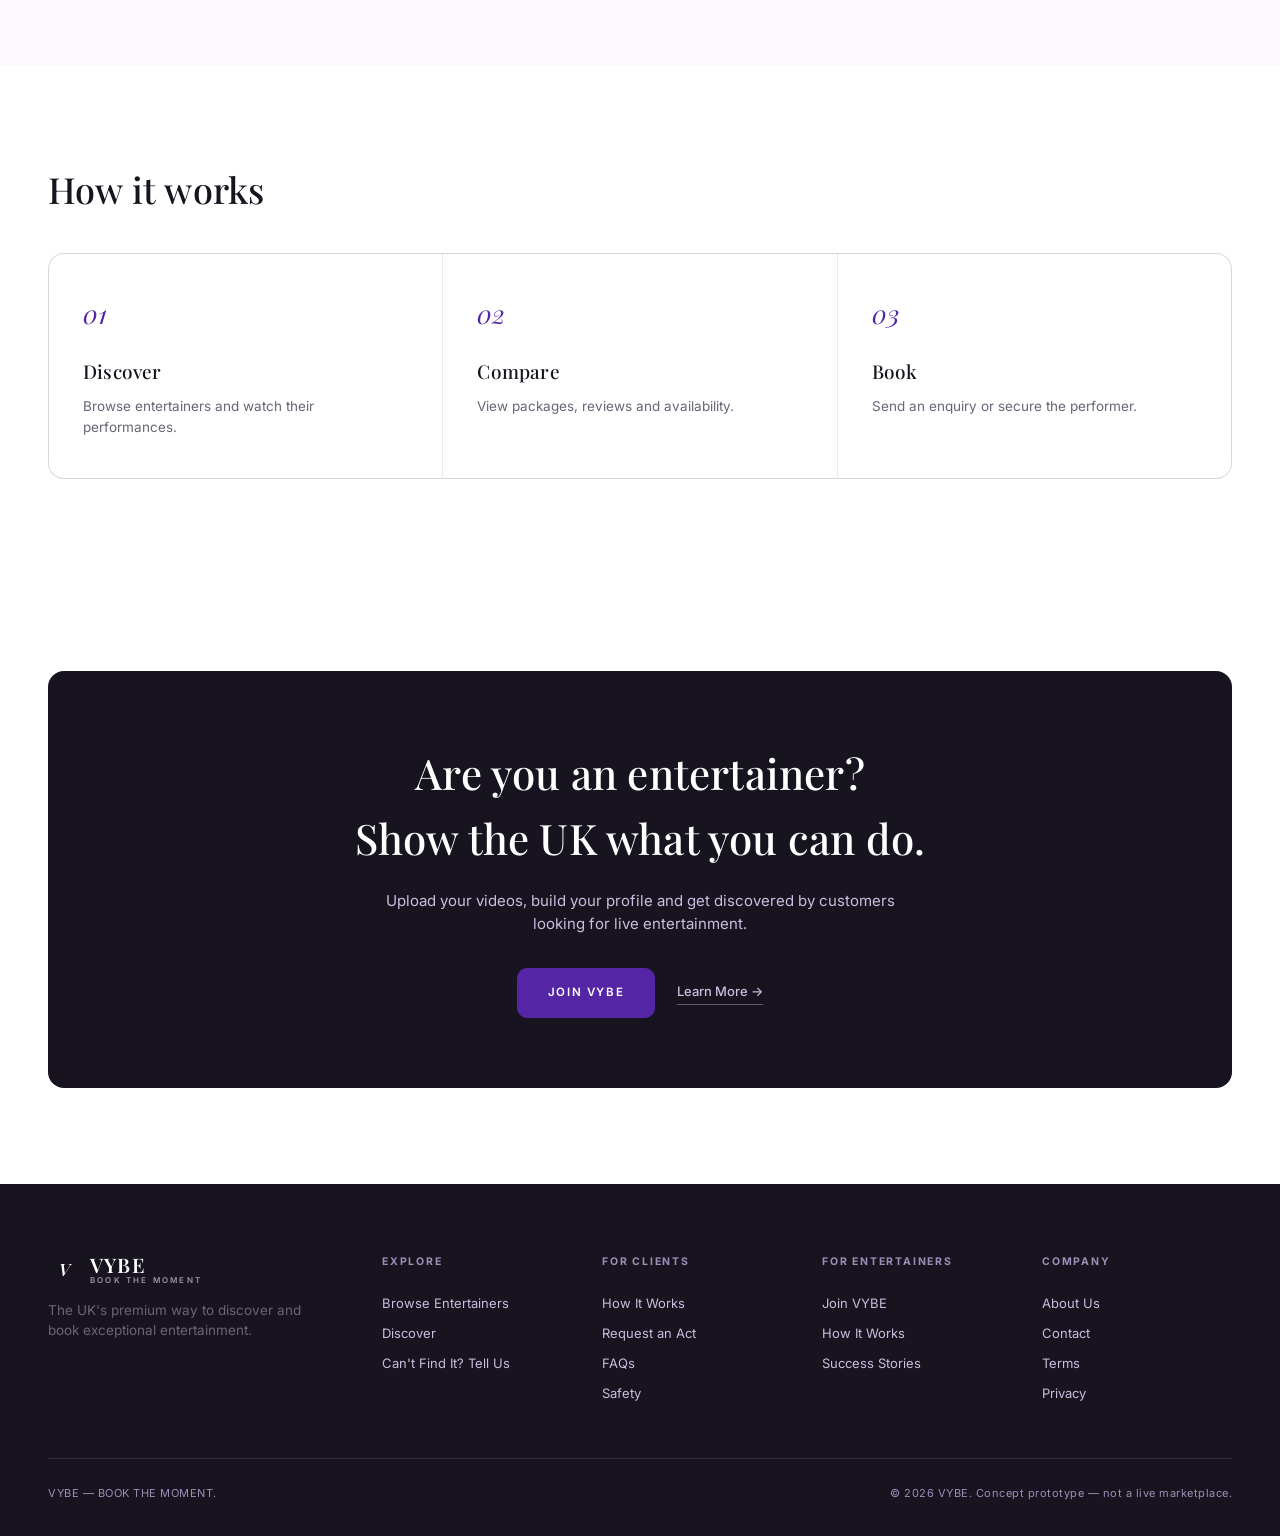
==== commit e3fa4d78: "Add files via upload" ====
--- a/index.html
+++ b/index.html
@@ -225,6 +225,7 @@
 
 const stage = document.getElementById('carouselStage');
 const dotsWrap = document.getElementById('ccDots');
+stage.style.cursor = 'grab';
 
 // deterministic-but-varied placeholder engagement stats per performer
 function engagement(p){
@@ -237,6 +238,8 @@
   };
 }
 
+let justDragged = false;
+
 function buildCard(p, i){
   const el = document.createElement('div');
   el.className = 'vcard';
@@ -244,11 +247,11 @@
   const liked = isFavorite(p.slug);
   const eng = engagement(p);
   el.innerHTML = `
-    <img src="${p.image}" alt="${p.name}">
+    <img src="${p.image}" alt="${p.name}" draggable="false">
     <div class="veil"></div>
     ${p.featured ? '<span class="featured-badge">Featured</span>' : ''}
     <div class="side-icons">
-      <div class="avatar"><img src="${p.image}" alt=""></div>
+      <div class="avatar"><img src="${p.image}" alt="" draggable="false"></div>
       <div class="sic ${liked ? 'liked' : ''}" data-action="like"><span class="icb">${liked ? ICONS.heartFill : ICONS.heart}</span><span>${eng.likes}</span></div>
       <div class="sic" data-action="comment"><span class="icb">${ICONS.comment}</span><span>${eng.comments}</span></div>
       <div class="sic" data-action="save"><span class="icb">${ICONS.bookmark}</span><span>${eng.saves}</span></div>
@@ -268,12 +271,13 @@
     e.currentTarget.querySelector('.icb').innerHTML = isLiked ? ICONS.heartFill : ICONS.heart;
   });
   el.addEventListener('click', ()=>{
+    if(justDragged) return;
     const offset = getOffset(i);
     if(offset === 0){
       window.location.href = `entertainer.html?slug=${p.slug}`;
     } else {
       activeIndex = i;
-      render();
+      updatePositions();
     }
   });
   return el;
@@ -294,34 +298,85 @@
   '-2': {x:-290, scale:0.7, rot:16, opacity:.32, z:3, blur:1, bright:.35},
 };
 
-function render(){
-  stage.innerHTML = '';
-  heroSet.forEach((p, i)=>{
-    const card = buildCard(p, i);
+// build every card once and keep it in the DOM — updatePositions() only
+// changes transforms, so CSS transitions actually animate between states.
+const cardEls = heroSet.map((p, i) => {
+  const card = buildCard(p, i);
+  stage.appendChild(card);
+  return card;
+});
+
+// Sets every card's transform. extraX is a live drag offset added on top of
+// each card's own base position — the stage/zone itself never moves, only
+// the individual cards slide.
+function setCardTransforms(extraX){
+  cardEls.forEach((card, i) => {
     const offset = getOffset(i);
     const pos = positions[offset] || positions[offset > 0 ? 2 : -2];
-    card.style.transform = `translateX(${pos.x}px) scale(${pos.scale}) rotateY(${pos.rot}deg)`;
+    card.style.transform = `translateX(${pos.x + extraX}px) scale(${pos.scale}) rotateY(${pos.rot}deg)`;
     card.style.opacity = pos.opacity;
     card.style.zIndex = pos.z;
     card.style.filter = `brightness(${pos.bright}) blur(${pos.blur}px)`;
-    stage.appendChild(card);
   });
+}
+
+function updatePositions(){
+  setCardTransforms(0);
   dotsWrap.innerHTML = heroSet.map((p,i)=>`<span class="cc-dot ${i===activeIndex?'active':''}" data-i="${i}"></span>`).join('');
   dotsWrap.querySelectorAll('.cc-dot').forEach(d=>{
-    d.addEventListener('click', ()=>{ activeIndex = parseInt(d.dataset.i,10); render(); });
+    d.addEventListener('click', ()=>{ activeIndex = parseInt(d.dataset.i,10); updatePositions(); });
   });
 }
 
 document.getElementById('ccPrev').addEventListener('click', ()=>{
   activeIndex = (activeIndex - 1 + n) % n;
-  render();
+  updatePositions();
 });
 document.getElementById('ccNext').addEventListener('click', ()=>{
   activeIndex = (activeIndex + 1) % n;
-  render();
+  updatePositions();
 });
 
-render();
+// ---------- click-and-drag / touch-swipe through the carousel ----------
+// Only the cards themselves move with the drag — the stage/zone stays put.
+let dragging = false, dragStartX = 0, dragDX = 0;
+const DRAG_THRESHOLD = 45;
+
+function dragStart(e){
+  dragging = true;
+  dragDX = 0;
+  dragStartX = e.clientX;
+  cardEls.forEach(card => card.style.transition = 'none');
+  stage.setPointerCapture(e.pointerId);
+  stage.style.cursor = 'grabbing';
+}
+function dragMove(e){
+  if(!dragging) return;
+  dragDX = e.clientX - dragStartX;
+  if(Math.abs(dragDX) > 4) justDragged = true;
+  setCardTransforms(dragDX);
+}
+function dragEnd(e){
+  if(!dragging) return;
+  dragging = false;
+  stage.style.cursor = 'grab';
+  cardEls.forEach(card => card.style.transition = '');
+
+  if(dragDX <= -DRAG_THRESHOLD){
+    activeIndex = (activeIndex + 1) % n;
+  } else if(dragDX >= DRAG_THRESHOLD){
+    activeIndex = (activeIndex - 1 + n) % n;
+  }
+  updatePositions();
+  setTimeout(()=> justDragged = false, 60);
+}
+stage.addEventListener('pointerdown', dragStart);
+stage.addEventListener('pointermove', dragMove);
+stage.addEventListener('pointerup', dragEnd);
+stage.addEventListener('pointercancel', dragEnd);
+stage.addEventListener('pointerleave', (e)=>{ if(dragging) dragEnd(e); });
+
+updatePositions();
 
 // ---------- Browse Entertainers grid ----------
 const gridPerformers = PERFORMERS.slice(5); // Talia, Mikail, Serena Jay, DJ Maximum, Eva, Aria
--- a/assets/style.css
+++ b/assets/style.css
@@ -167,13 +167,14 @@
 .carousel-zone{position:relative;height:490px;perspective:1400px;}
 .carousel-stage{
   position:relative;width:100%;height:100%;display:flex;align-items:center;justify-content:center;
-  transform-style:preserve-3d;
-}
+  transform-style:preserve-3d;touch-action:pan-y;user-select:none;-webkit-user-select:none;
+}
+.carousel-stage img{-webkit-user-drag:none;}
 .vcard{
   position:absolute;top:50%;left:50%;margin:-222.5px 0 0 -125px;
   width:250px;height:445px;border-radius:var(--radius);overflow:hidden;
   background:var(--ink);cursor:pointer;
-  transition:transform .6s cubic-bezier(.16,.7,.2,1), opacity .6s ease, filter .6s ease, z-index 0s;
+  transition:transform .45s cubic-bezier(.16,.7,.2,1), opacity .45s ease, filter .45s ease, z-index 0s;
   box-shadow:var(--shadow-lg);
 }
 .vcard img{position:absolute;inset:0;width:100%;height:100%;object-fit:cover;filter:saturate(.96) contrast(1.02);}
